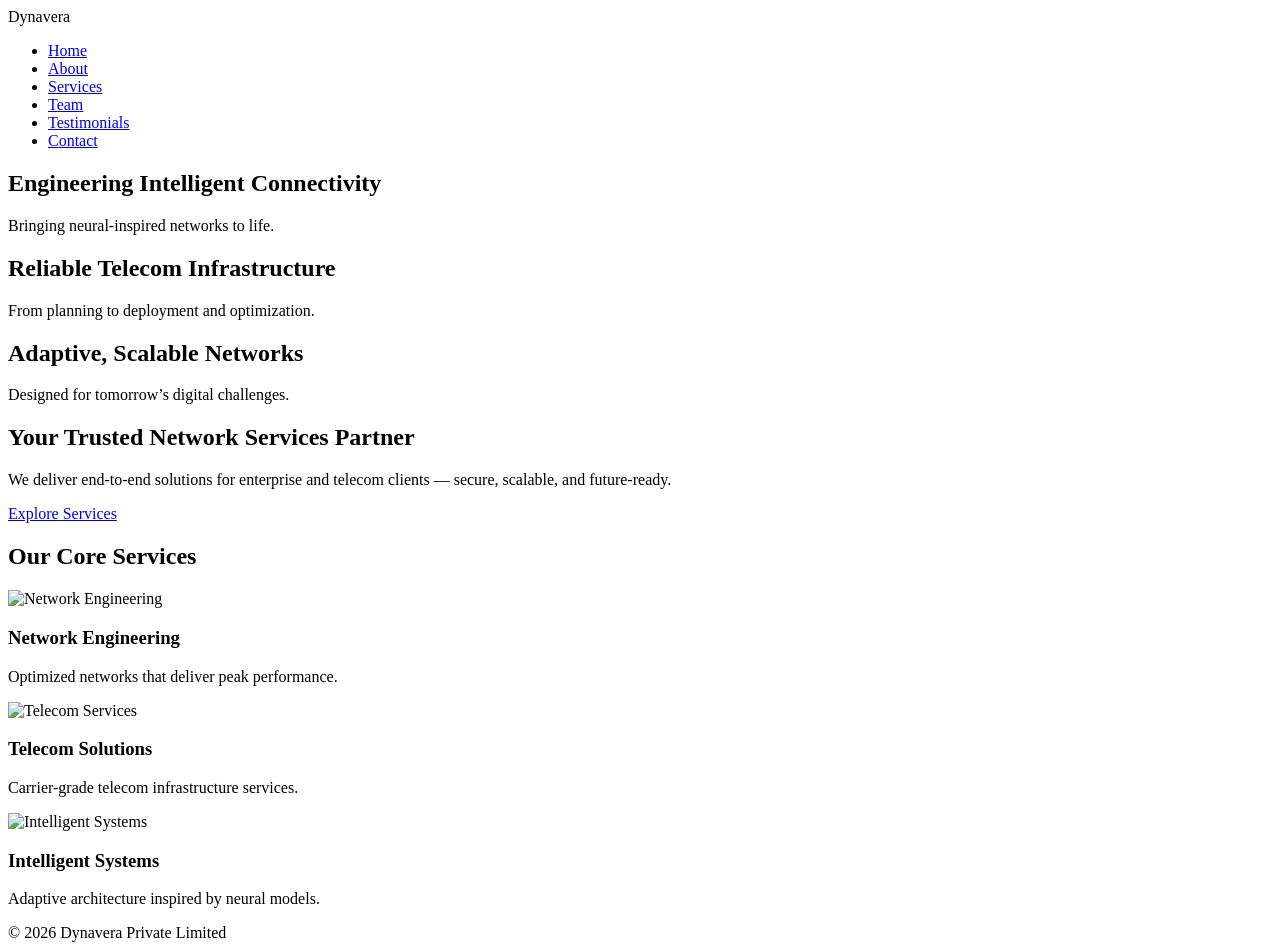
==== index.html @ fffbb8ec "Add files via upload" ====
<!DOCTYPE html>
<html lang="en">
<head>
  <meta charset="UTF-8">
  <title>Dynavera | Intelligent Networks</title>
  <link rel="stylesheet" href="css/style.css">
  <script defer src="js/main.js"></script>
</head>
<body>

<nav>
  <div class="logo">Dynavera</div>
  <ul>
    <li><a href="index.html">Home</a></li>
    <li><a href="about.html">About</a></li>
    <li><a href="services.html">Services</a></li>
    <li><a href="team.html">Team</a></li>
    <li><a href="testimonials.html">Testimonials</a></li>
    <li><a href="contact.html">Contact</a></li>
  </ul>
</nav>

<section class="hero-slider">
  <div class="hero-slide active" style="background-image:url('images/hero1.jpg')">
    <div class="hero-text">
      <h1>Engineering Intelligent Connectivity</h1>
      <p>Bringing neural-inspired networks to life.</p>
    </div>
  </div>
  <div class="hero-slide" style="background-image:url('images/hero2.jpg')">
    <div class="hero-text">
      <h1>Reliable Telecom Infrastructure</h1>
      <p>From planning to deployment and optimization.</p>
    </div>
  </div>
  <div class="hero-slide" style="background-image:url('images/hero3.jpg')">
    <div class="hero-text">
      <h1>Adaptive, Scalable Networks</h1>
      <p>Designed for tomorrow’s digital challenges.</p>
    </div>
  </div>
</section>

<section class="quick-intro">
  <h2>Your Trusted Network Services Partner</h2>
  <p>We deliver end-to-end solutions for enterprise and telecom clients — secure, scalable, and future-ready.</p>
  <a href="services.html" class="btn">Explore Services</a>
</section>

<section class="services-preview">
  <h2>Our Core Services</h2>
  <div class="cards">
    <div class="card">
      <img src="images/service1.jpg" alt="Network Engineering">
      <h3>Network Engineering</h3>
      <p>Optimized networks that deliver peak performance.</p>
    </div>
    <div class="card">
      <img src="images/service2.jpg" alt="Telecom Services">
      <h3>Telecom Solutions</h3>
      <p>Carrier-grade telecom infrastructure services.</p>
    </div>
    <div class="card">
      <img src="images/service3.jpg" alt="Intelligent Systems">
      <h3>Intelligent Systems</h3>
      <p>Adaptive architecture inspired by neural models.</p>
    </div>
  </div>
</section>

<footer>© 2026 Dynavera Private Limited</footer>
</body>
</html>
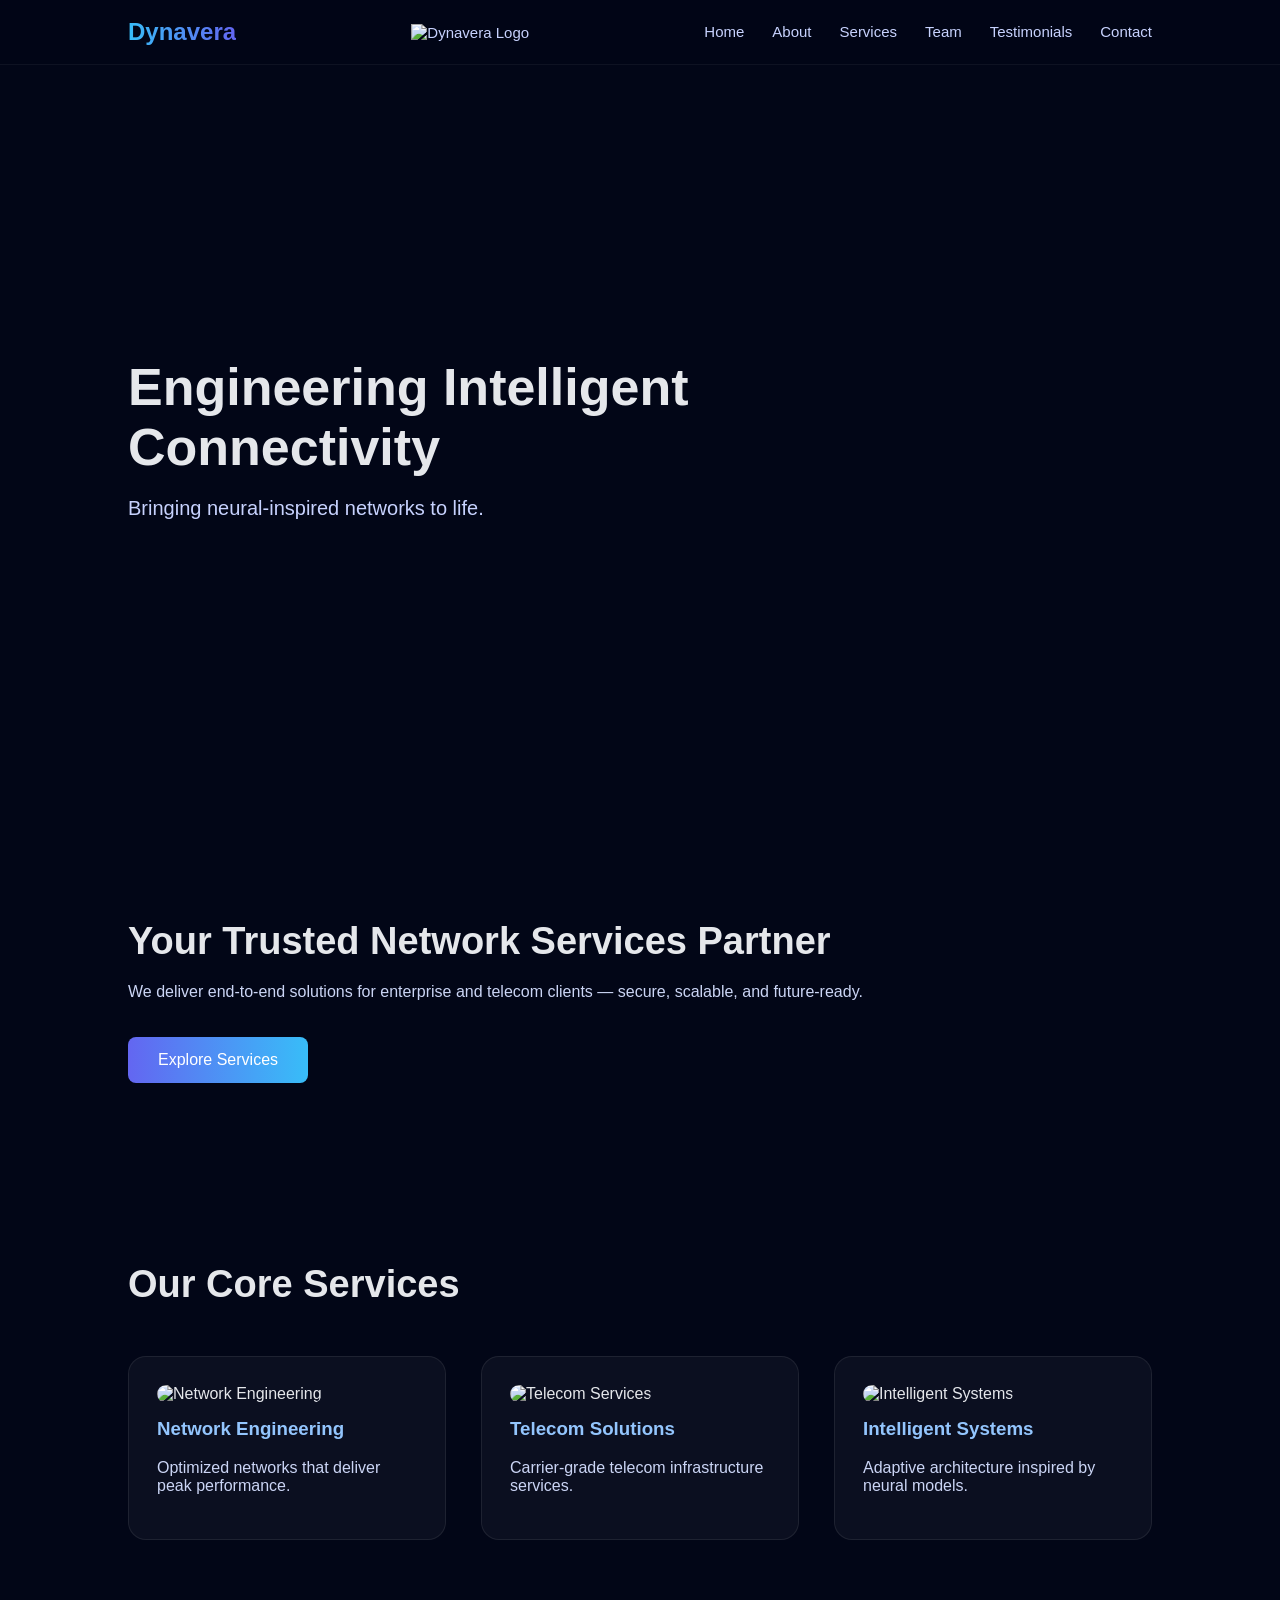
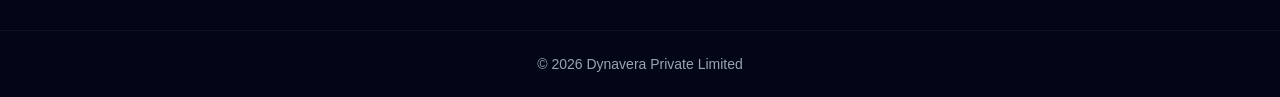
==== commit 4f6d308a: "Update index.html" ====
--- a/index.html
+++ b/index.html
@@ -10,6 +10,9 @@
 
 <nav>
   <div class="logo">Dynavera</div>
+  <a href="index.html">
+      <img src="images/Dynavera-logo.png" alt="Dynavera Logo">
+    </a>
   <ul>
     <li><a href="index.html">Home</a></li>
     <li><a href="about.html">About</a></li>
@@ -71,3 +74,4 @@
 <footer>© 2026 Dynavera Private Limited</footer>
 </body>
 </html>
+
--- a/css/style.css
+++ b/css/style.css
@@ -0,0 +1,255 @@
+/* --------------------
+   GLOBAL STYLES
+-------------------- */
+* {
+  box-sizing: border-box;
+}
+
+body {
+  margin: 0;
+  font-family: "Segoe UI", Arial, sans-serif;
+  background: #020617;
+  color: #e5e7eb;
+  overflow-x: hidden;
+}
+
+a {
+  text-decoration: none;
+  color: inherit;
+}
+
+h1, h2, h3 {
+  margin-top: 0;
+}
+
+/* --------------------
+   NAVIGATION
+-------------------- */
+nav {
+  position: sticky;
+  top: 0;
+  z-index: 1000;
+  background: rgba(2, 6, 23, 0.9);
+  backdrop-filter: blur(10px);
+  display: flex;
+  justify-content: space-between;
+  align-items: center;
+  padding: 18px 10%;
+  border-bottom: 1px solid rgba(255,255,255,0.05);
+}
+
+.logo {
+  font-size: 24px;
+  font-weight: bold;
+  background: linear-gradient(90deg, #38bdf8, #6366f1);
+  -webkit-background-clip: text;
+  -webkit-text-fill-color: transparent;
+}
+
+nav ul {
+  list-style: none;
+  display: flex;
+  gap: 28px;
+  padding: 0;
+  margin: 0;
+}
+
+nav a {
+  color: #c7d2fe;
+  font-size: 15px;
+  position: relative;
+}
+
+nav a::after {
+  content: "";
+  position: absolute;
+  left: 0;
+  bottom: -6px;
+  width: 0;
+  height: 2px;
+  background: #6366f1;
+  transition: width 0.3s;
+}
+
+nav a:hover::after,
+nav a.active::after {
+  width: 100%;
+}
+
+/* --------------------
+   HERO SLIDER
+-------------------- */
+.hero-slider {
+  position: relative;
+  height: 85vh;
+  overflow: hidden;
+}
+
+.hero-slide {
+  position: absolute;
+  inset: 0;
+  background-size: cover;
+  background-position: center;
+  opacity: 0;
+  transition: opacity 1.2s ease-in-out;
+}
+
+.hero-slide.active {
+  opacity: 1;
+}
+
+.hero-slide::after {
+  content: "";
+  position: absolute;
+  inset: 0;
+  background: linear-gradient(
+    to right,
+    rgba(2,6,23,0.85),
+    rgba(2,6,23,0.3)
+  );
+}
+
+.hero-text {
+  position: absolute;
+  left: 10%;
+  top: 50%;
+  transform: translateY(-50%);
+  max-width: 600px;
+  z-index: 2;
+}
+
+.hero-text h1 {
+  font-size: 52px;
+  margin-bottom: 15px;
+}
+
+.hero-text p {
+  font-size: 20px;
+  color: #c7d2fe;
+}
+
+/* --------------------
+   BUTTONS
+-------------------- */
+.btn {
+  display: inline-block;
+  margin-top: 20px;
+  padding: 14px 30px;
+  border-radius: 8px;
+  background: linear-gradient(90deg, #6366f1, #38bdf8);
+  color: white;
+  font-weight: 500;
+  transition: transform 0.3s, box-shadow 0.3s;
+}
+
+.btn:hover {
+  transform: translateY(-3px);
+  box-shadow: 0 10px 30px rgba(99,102,241,0.4);
+}
+
+/* --------------------
+   SECTIONS
+-------------------- */
+section {
+  padding: 90px 10%;
+}
+
+section h2 {
+  font-size: 38px;
+  margin-bottom: 20px;
+}
+
+section p {
+  max-width: 800px;
+  color: #cbd5f5;
+}
+
+/* --------------------
+   CARDS
+-------------------- */
+.cards {
+  margin-top: 50px;
+  display: grid;
+  grid-template-columns: repeat(auto-fit, minmax(260px, 1fr));
+  gap: 35px;
+}
+
+.card {
+  background: rgba(255,255,255,0.04);
+  border: 1px solid rgba(255,255,255,0.08);
+  border-radius: 18px;
+  padding: 28px;
+  transition: transform 0.4s, box-shadow 0.4s, border 0.4s;
+}
+
+.card img {
+  width: 100%;
+  border-radius: 12px;
+  margin-bottom: 15px;
+}
+
+.card h3 {
+  color: #93c5fd;
+}
+
+.card:hover {
+  transform: translateY(-10px);
+  box-shadow: 0 20px 40px rgba(0,0,0,0.5);
+  border-color: #6366f1;
+}
+
+/* --------------------
+   PAGE CONTENT
+-------------------- */
+.page {
+  min-height: 70vh;
+}
+
+.page ul {
+  margin-top: 15px;
+  line-height: 1.8;
+}
+
+/* --------------------
+   FORMS
+-------------------- */
+form {
+  max-width: 500px;
+}
+
+input, textarea {
+  width: 100%;
+  margin-bottom: 15px;
+  padding: 14px;
+  border-radius: 8px;
+  border: none;
+  outline: none;
+  background: #0b1024;
+  color: white;
+}
+
+/* --------------------
+   FOOTER
+-------------------- */
+footer {
+  text-align: center;
+  padding: 25px;
+  font-size: 14px;
+  color: #9ca3af;
+  background: #020617;
+  border-top: 1px solid rgba(255,255,255,0.05);
+}
+
+/* --------------------
+   SCROLL ANIMATION
+-------------------- */
+.reveal {
+  opacity: 0;
+  transform: translateY(40px);
+  transition: all 1s ease;
+}
+
+.reveal.show {
+  opacity: 1;
+  transform: translateY(0);
+}
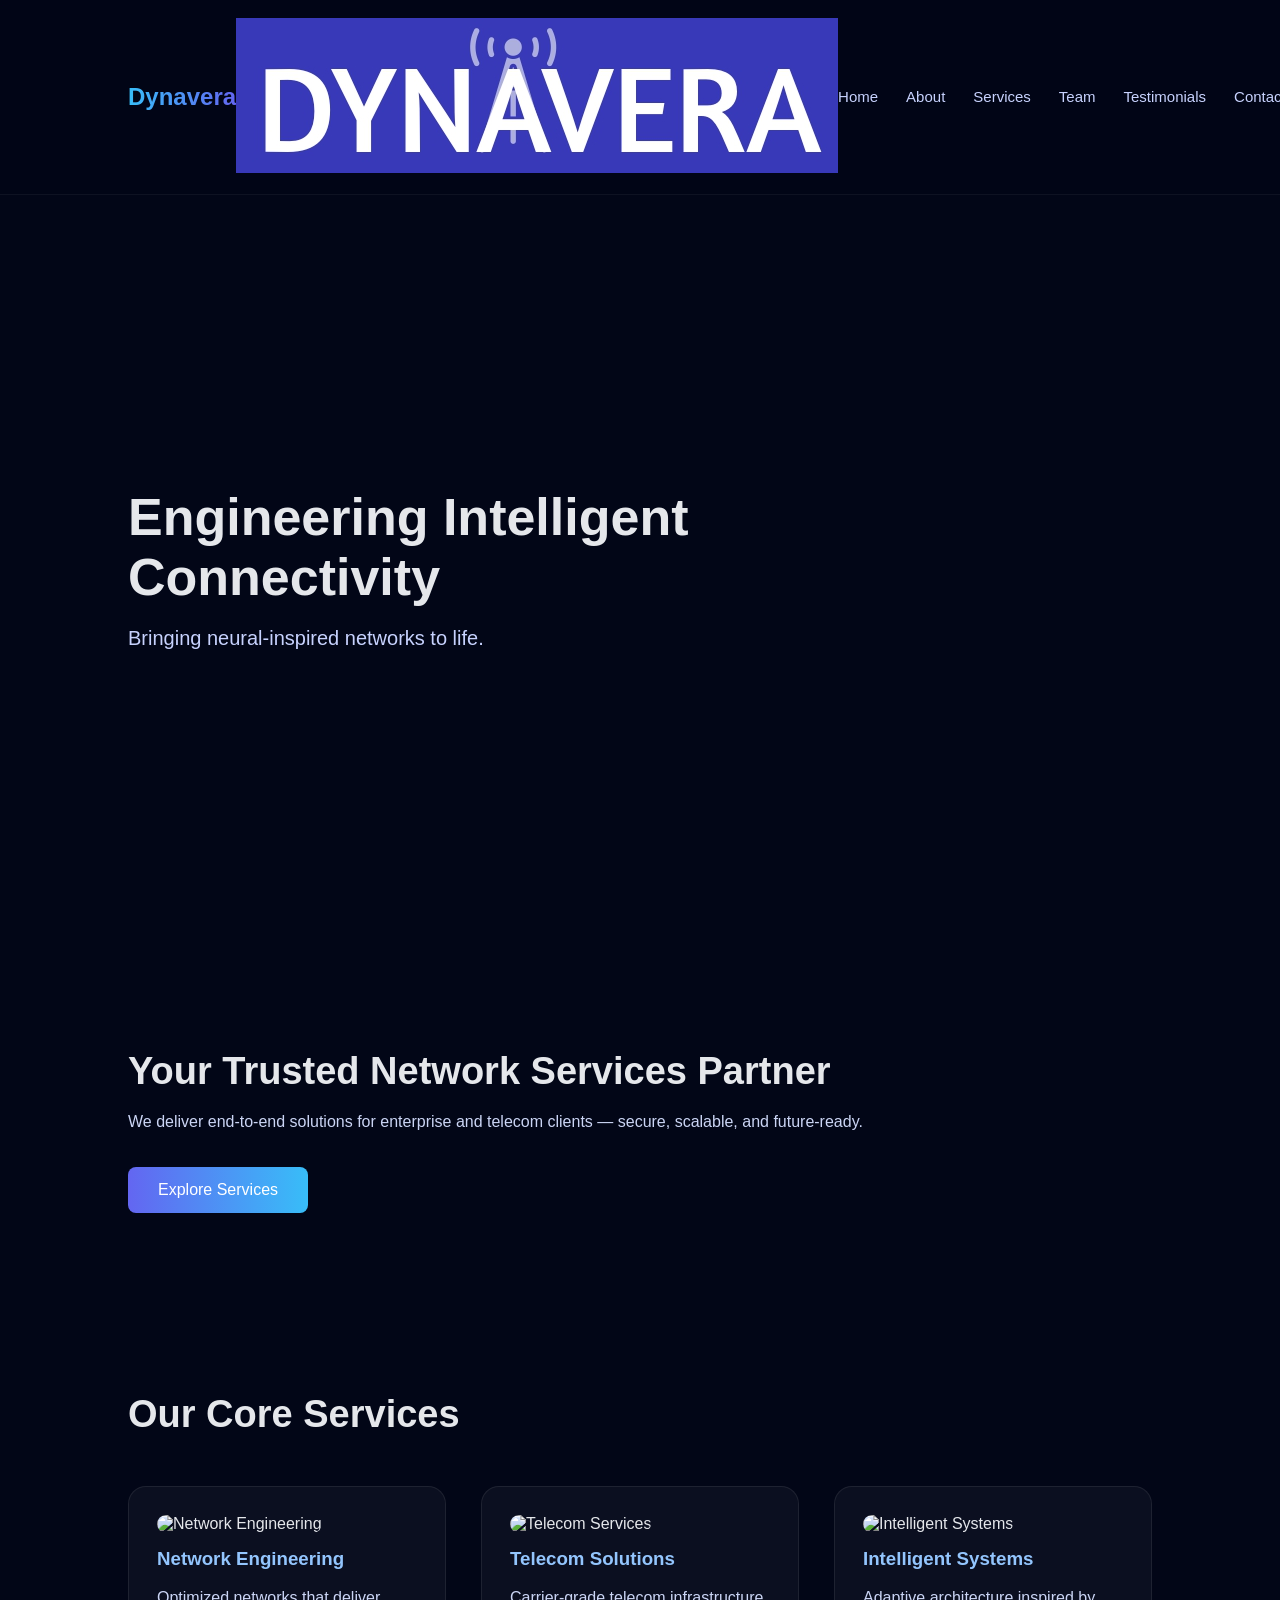
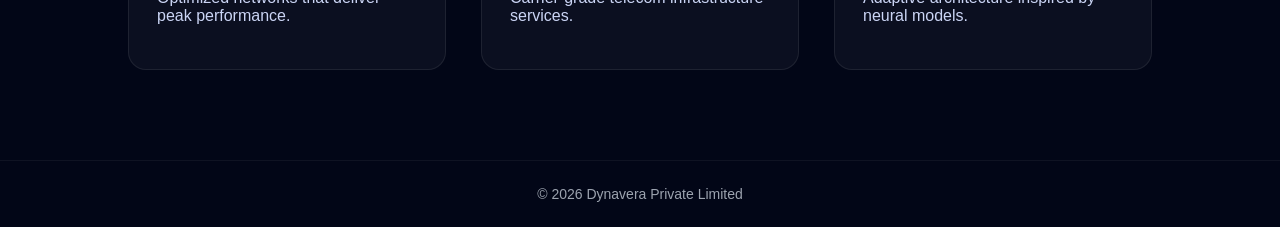
==== commit dc807e51: "Update index.html" ====
--- a/index.html
+++ b/index.html
@@ -11,7 +11,7 @@
 <nav>
   <div class="logo">Dynavera</div>
   <a href="index.html">
-      <img src="images/Dynavera-logo.png" alt="Dynavera Logo">
+      <img src="images/Dynavera-logo.jpg" alt="Dynavera Logo">
     </a>
   <ul>
     <li><a href="index.html">Home</a></li>
@@ -75,3 +75,4 @@
 </body>
 </html>
 
+
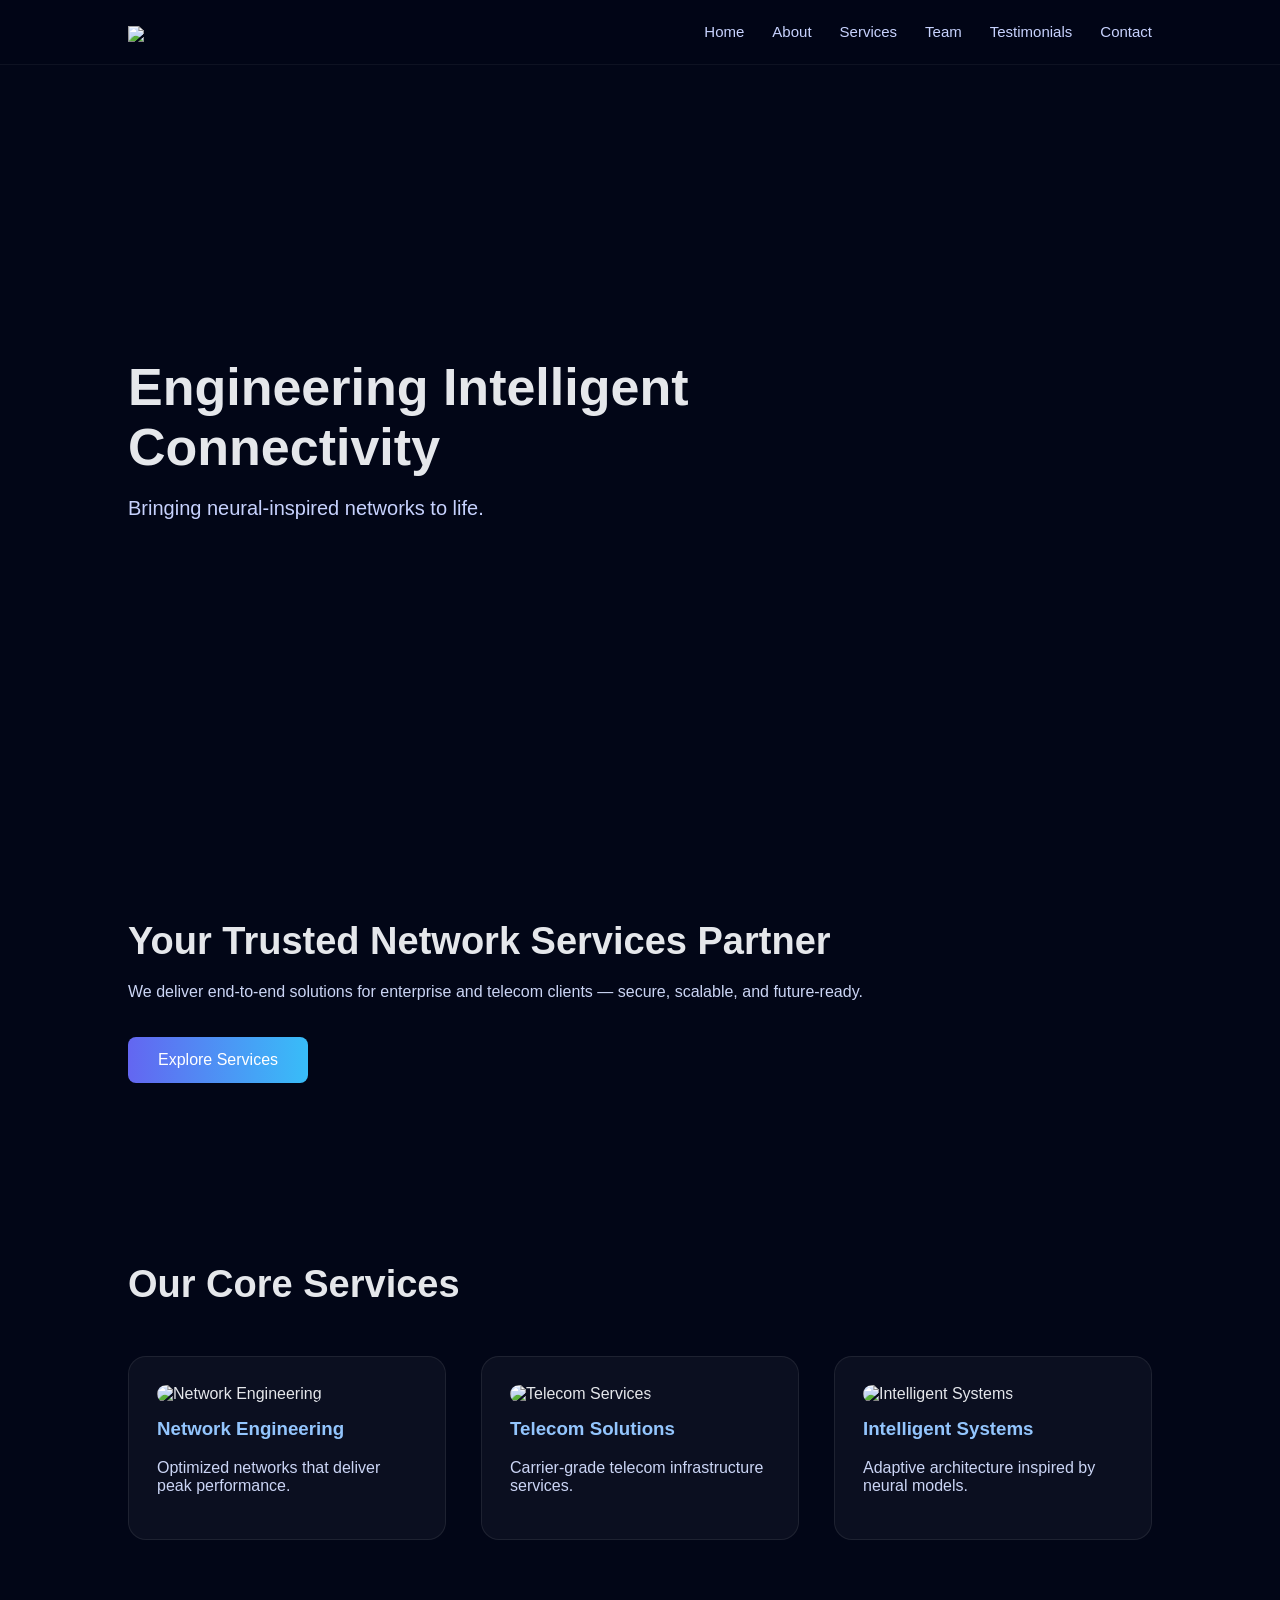
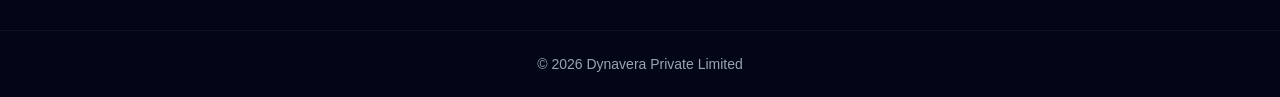
==== commit 88cbd5ba: "Update index.html" ====
--- a/index.html
+++ b/index.html
@@ -9,10 +9,11 @@
 <body>
 
 <nav>
-  <div class="logo">Dynavera</div>
+  <div class="logo">
   <a href="index.html">
-      <img src="images/Dynavera-logo.jpg" alt="Dynavera Logo">
+      <img src="images/Dynavera-logo.png" alt="Dynavera Logo">
     </a>
+    </div>
   <ul>
     <li><a href="index.html">Home</a></li>
     <li><a href="about.html">About</a></li>
@@ -76,3 +77,4 @@
 </html>
 
 
+
